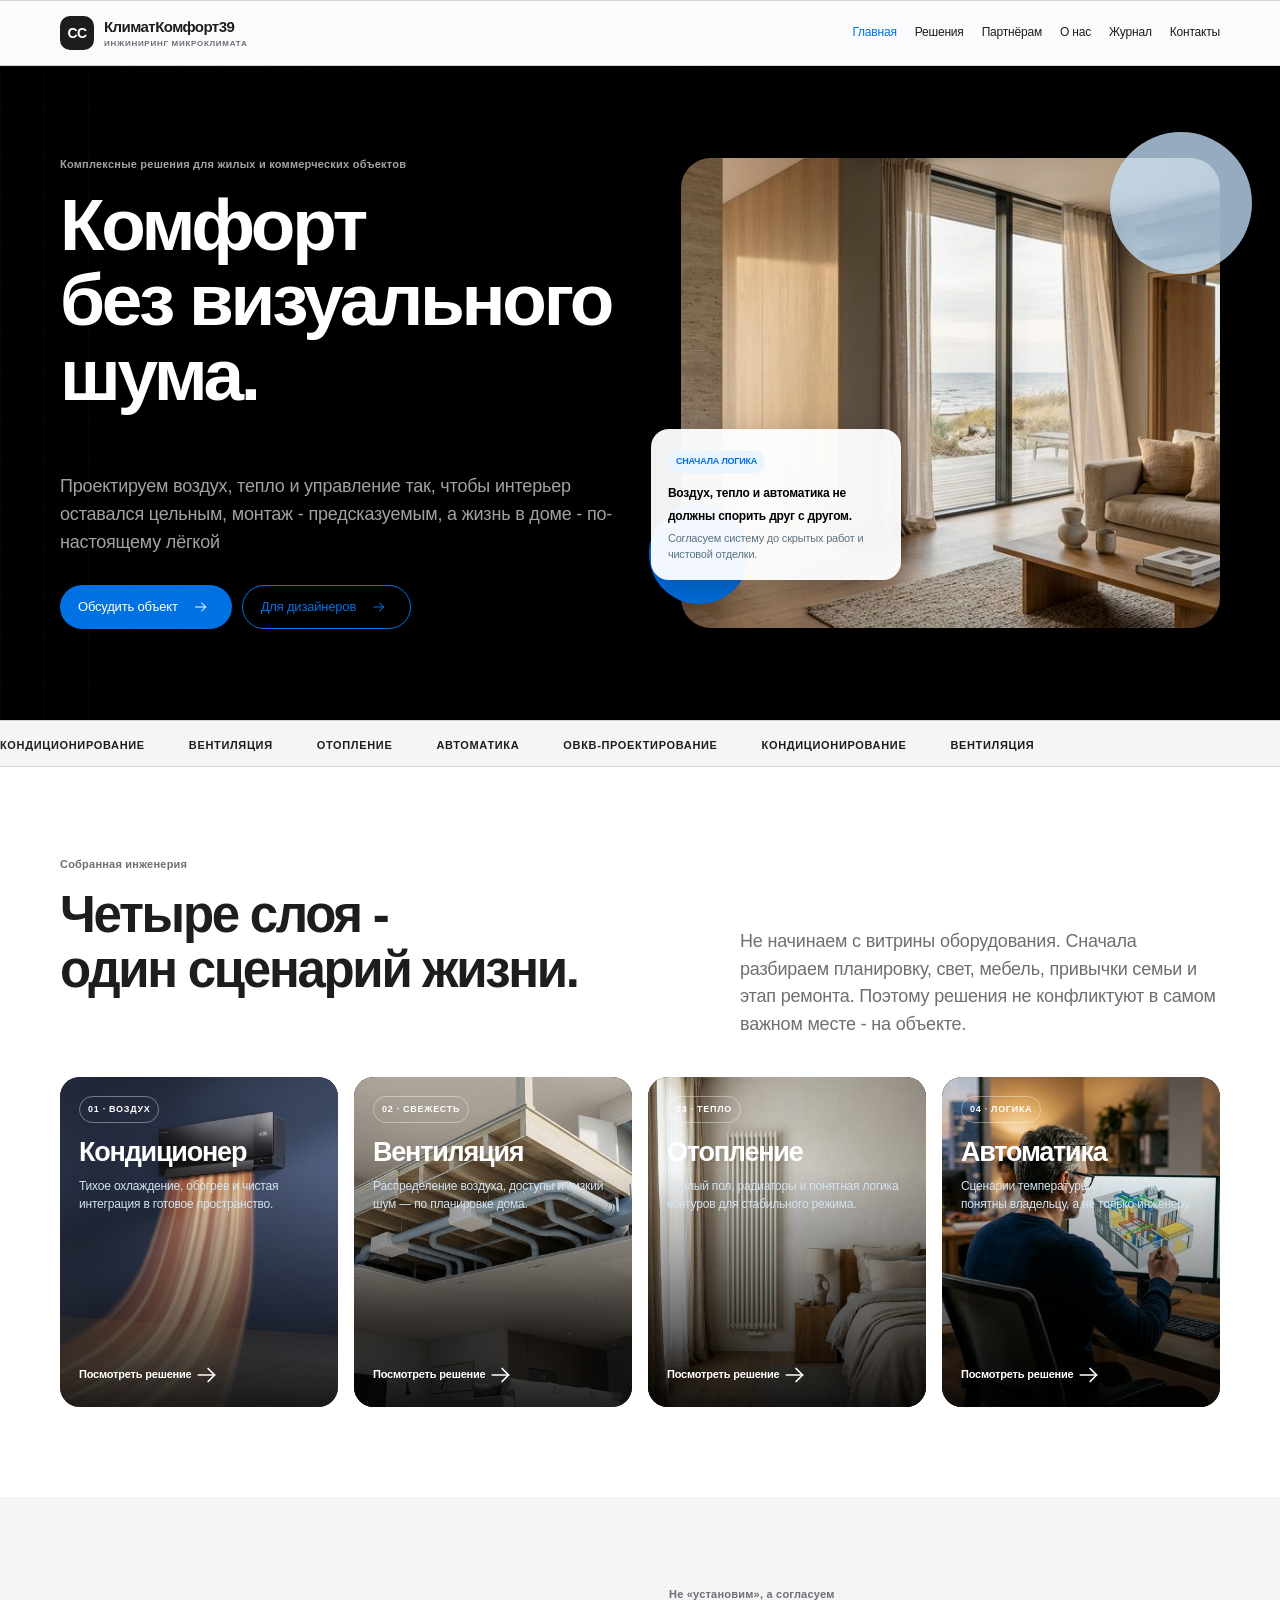
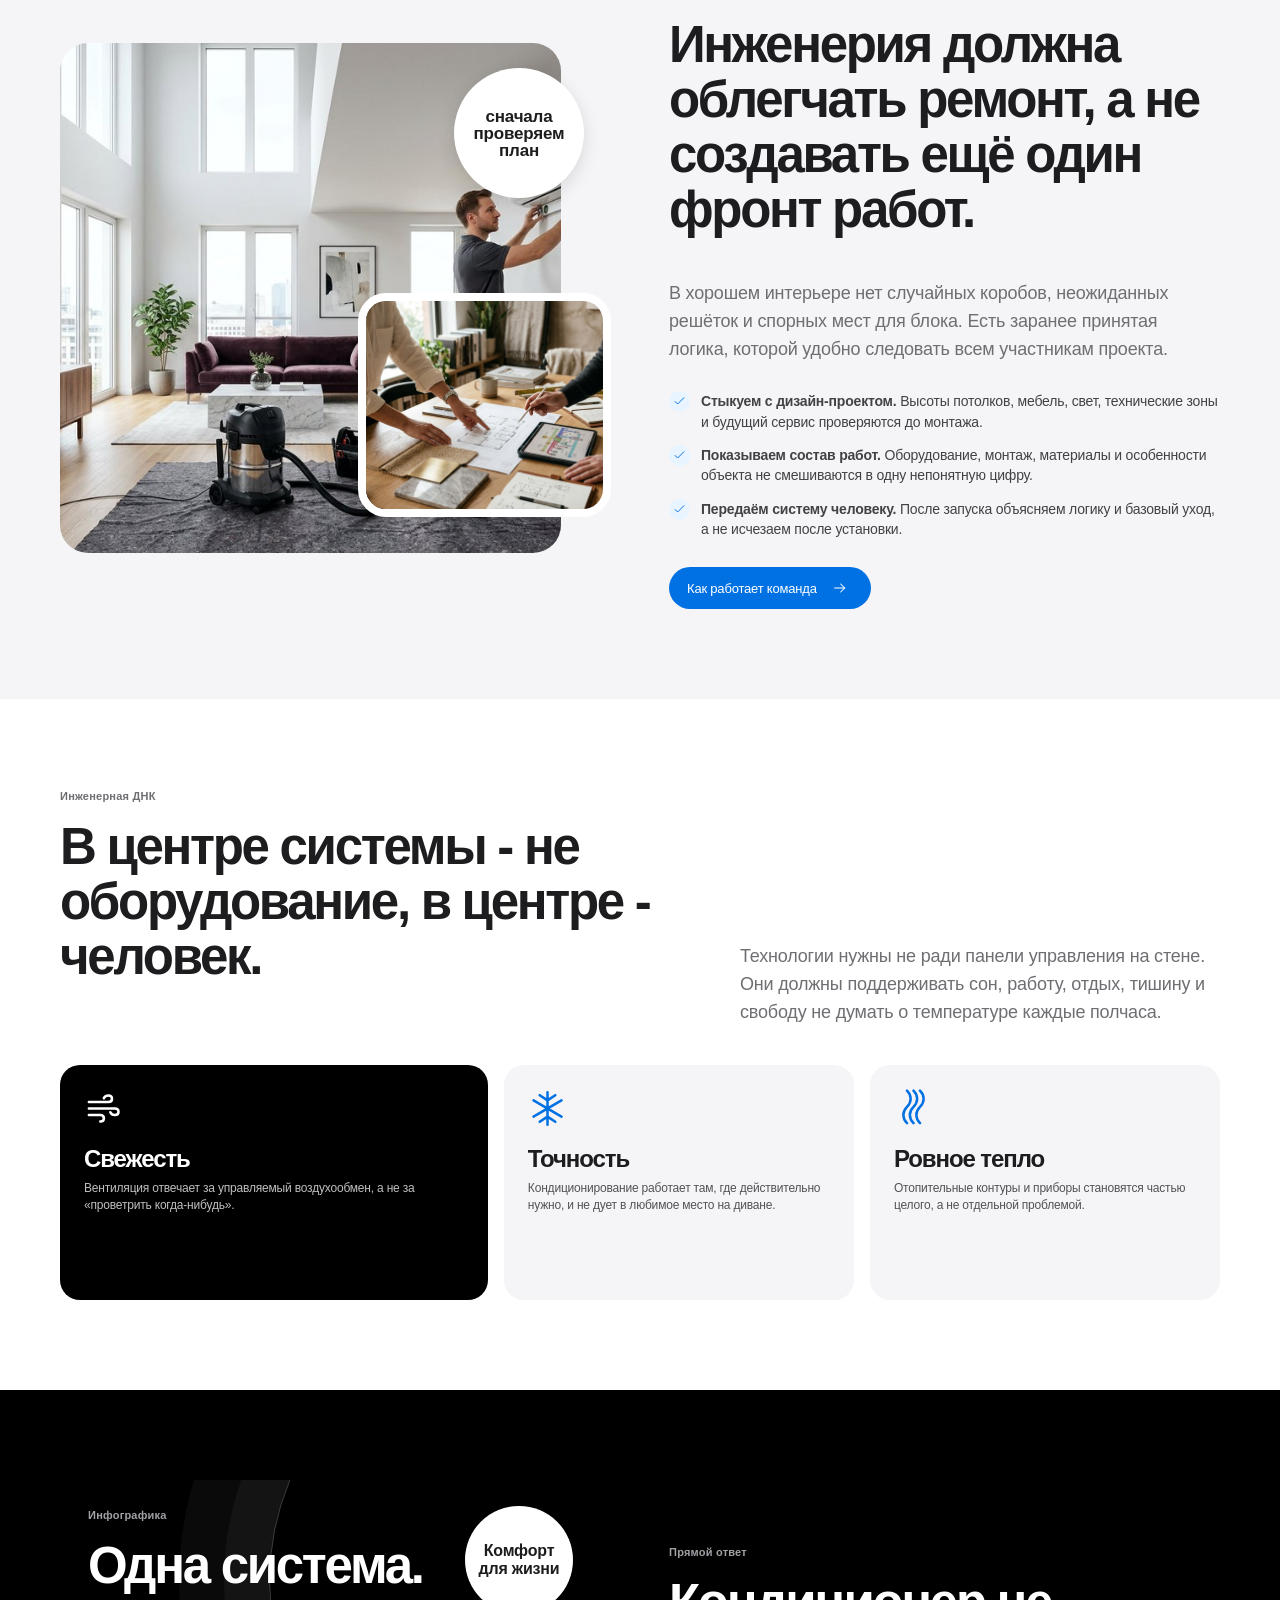
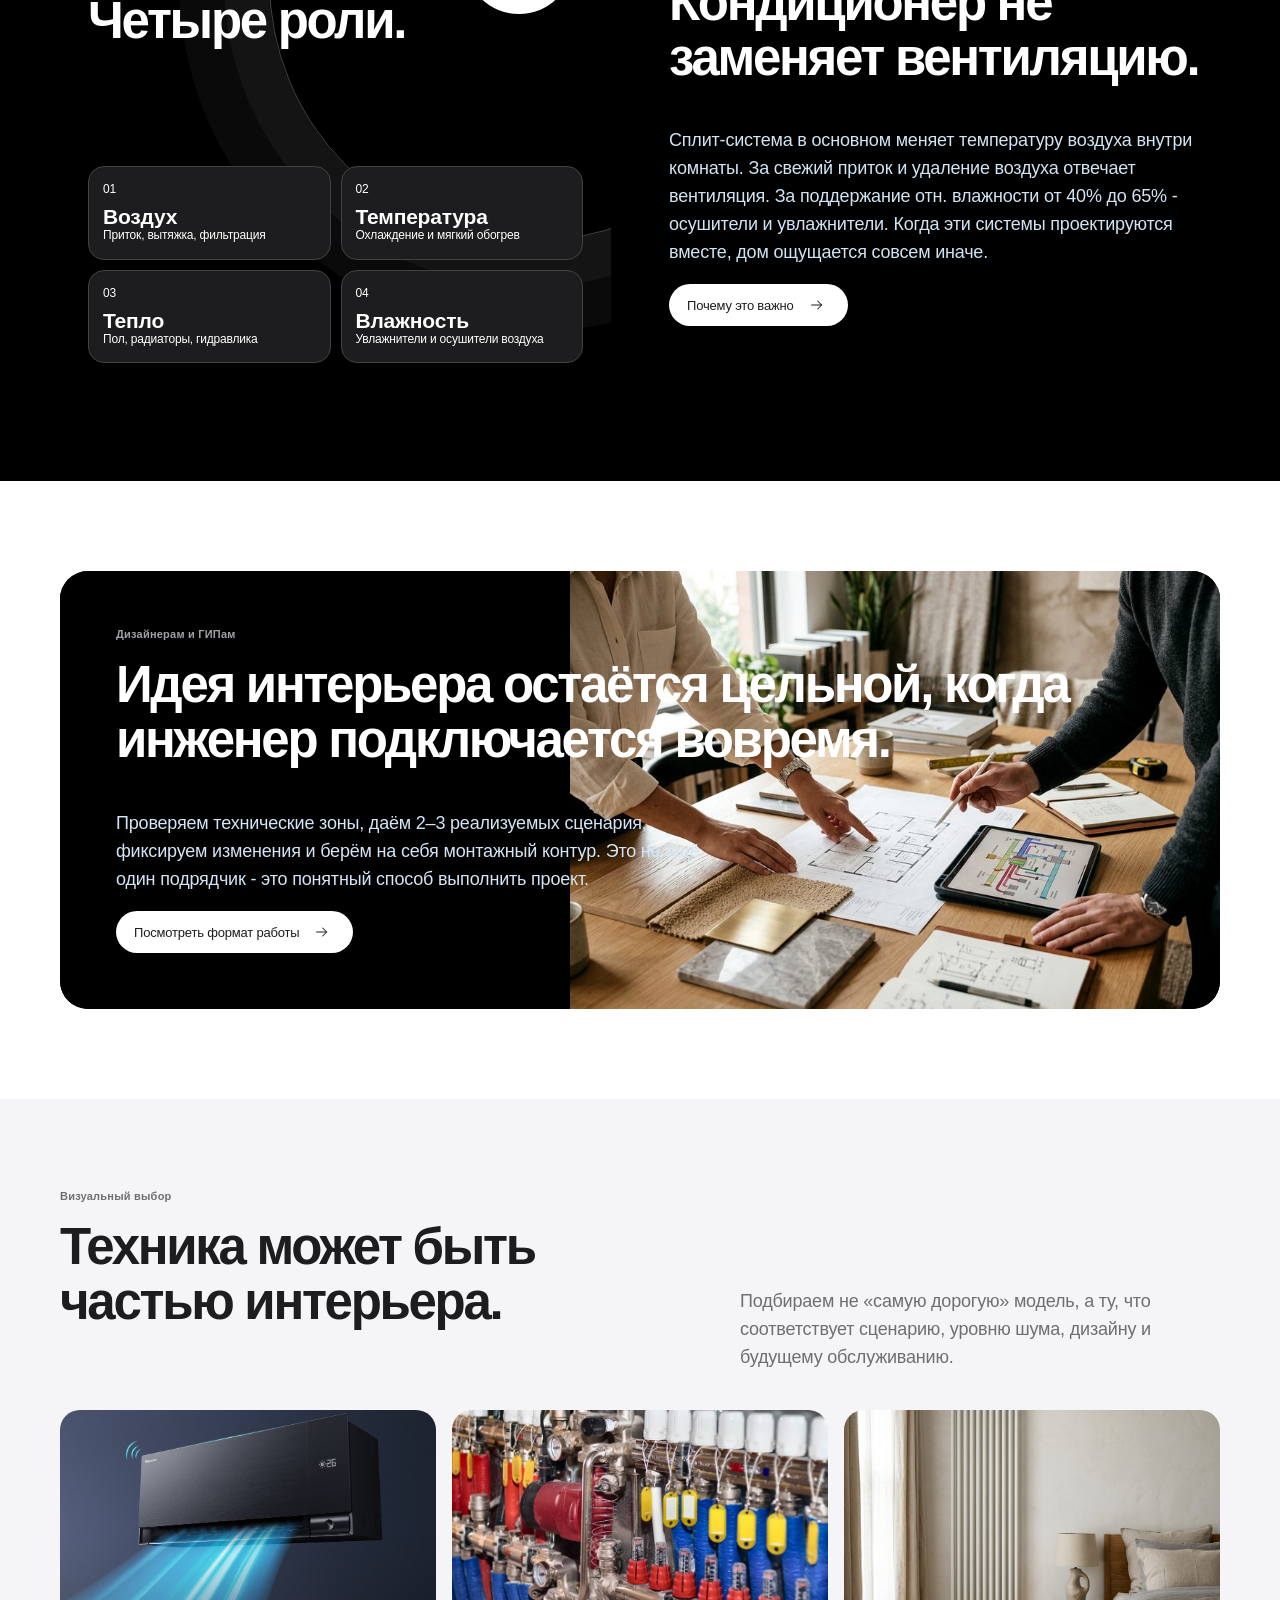
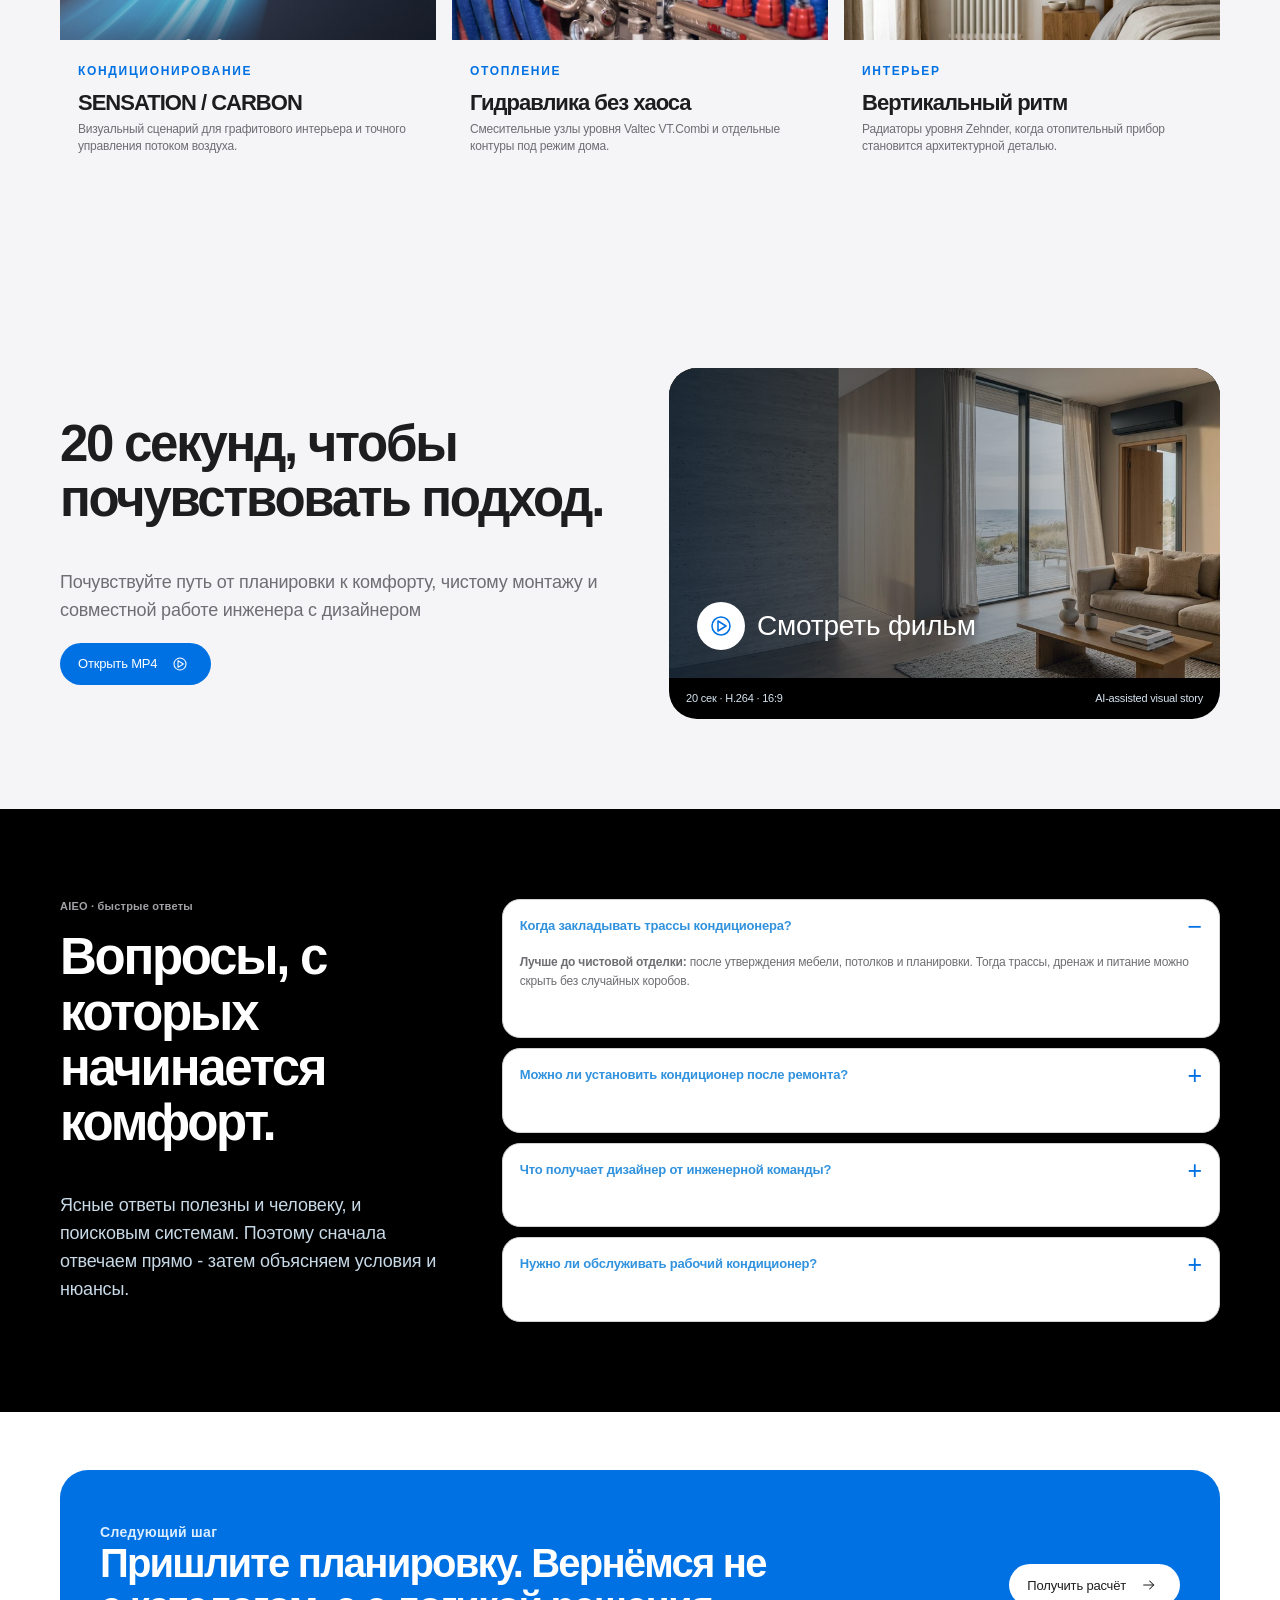
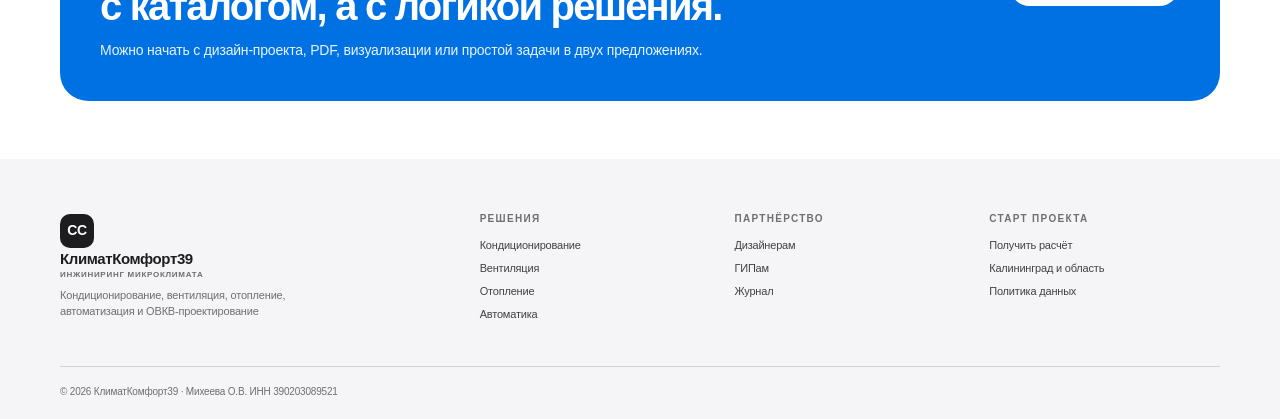
==== index.html @ 6a5a5c06 "Add files via upload" ====
<!DOCTYPE html>
<html lang="ru"><head><meta charset="utf-8"/><meta content="width=device-width,initial-scale=1" name="viewport"/><meta content="Инженерные системы для интерьера: кондиционирование, вентиляция, отопление, автоматика и ОВКВ в Калининграде." name="description"/><meta content="#000000" name="theme-color"/><title>КлиматКомфорт39 — комфорт без визуального шума</title><style>
:root{--navy:#071d33;--blue:#1956d7;--cyan:#97e9ff;--pink:#ff7462;--lime:#d8ff67;--cream:#fff9ef;--paper:#f2f5f8;--ink:#102b43;--muted:#52677a;--line:rgba(16,43,67,.15);--white:#fff;--shadow:0 22px 62px rgba(7,29,51,.18);--serif:Georgia,"Times New Roman",serif;--sans:Arial,Helvetica,sans-serif}
*{box-sizing:border-box}html{scroll-behavior:smooth}body{margin:0;background:var(--paper);color:var(--ink);font-family:var(--sans);font-size:16px;line-height:1.45}img{max-width:100%;display:block}a{color:inherit;text-decoration:none}button,input,textarea,select{font:inherit}.wrap{width:min(1160px,calc(100% - 36px));margin:auto}.skip{position:absolute;left:-999px}.skip:focus{left:20px;top:20px;background:#fff;padding:10px;z-index:99}.topline{height:9px;background:linear-gradient(90deg,var(--pink),#faad53 24%,var(--lime) 48%,var(--cyan) 72%,#6f72ff)}
.header{background:rgba(255,249,239,.96);border-bottom:1px solid var(--line);position:sticky;top:0;z-index:30}.nav{min-height:76px;display:flex;align-items:center;justify-content:space-between;gap:22px}.logo{display:flex;align-items:center;gap:10px;font-weight:900;letter-spacing:-.06em}.logo-mark{display:grid;place-items:center;width:38px;height:38px;border-radius:10px;background:var(--navy);box-shadow:inset -8px -8px 0 var(--pink);color:var(--cream);font-family:var(--serif);font-size:18px}.logo-text{font-size:17px}.logo-text small{display:block;color:var(--blue);font-size:9px;letter-spacing:.15em;text-transform:uppercase}.menu{display:flex;align-items:center;gap:18px}.menu a{font-size:12px;font-weight:800;color:#2c4760}.menu a.active{color:var(--blue);text-decoration:underline 3px var(--pink);text-underline-offset:8px}.menu a:hover{color:var(--pink)}.menu-btn{display:none;border:1px solid var(--line);background:#fff;border-radius:9px;padding:8px 10px}.mobile-menu{display:none}
.btn{display:inline-flex;align-items:center;gap:10px;padding:14px 19px;border:0;border-radius:999px;background:var(--navy);color:#fff;font-size:13px;font-weight:800;line-height:1;box-shadow:0 7px 0 rgba(7,29,51,.12);transition:.18s transform,.18s box-shadow;cursor:pointer}.btn:hover{transform:translateY(-3px);box-shadow:0 11px 0 rgba(7,29,51,.1)}.btn.pink{background:var(--pink);color:#3e1c28}.btn.lime{background:var(--lime);color:#183126}.btn.white{background:#fff;color:var(--navy)}.btn.line{border:1px solid currentColor;background:transparent;box-shadow:none}.btn .ico{width:16px!important;height:16px!important}.ico{width:26px!important;height:26px!important;min-width:26px!important;max-width:26px!important;max-height:26px!important;display:inline-block!important;vertical-align:middle!important;fill:none;stroke:currentColor;stroke-width:1.8;stroke-linecap:round;stroke-linejoin:round}.eyebrow{display:flex;align-items:center;gap:9px;margin:0 0 14px;color:var(--blue);font-size:10px;font-weight:900;letter-spacing:.16em;text-transform:uppercase}.eyebrow:before{content:"";width:24px;height:3px;border-radius:2px;background:var(--pink)}.eyebrow.light{color:var(--cyan)}.eyebrow.light:before{background:var(--lime)}h1,h2,h3,p{margin-top:0}h1{font:400 clamp(40px,5.7vw,76px)/.96 var(--serif);letter-spacing:-.065em}h2{font:400 clamp(30px,4vw,51px)/1.02 var(--serif);letter-spacing:-.055em}h3{font:400 24px/1.08 var(--serif);letter-spacing:-.035em}.lead{font-size:18px;line-height:1.55;color:#4a6177}.hero{position:relative;overflow:hidden;background:var(--navy);color:#fff}.hero:after{content:"";position:absolute;inset:0;pointer-events:none;background-image:linear-gradient(rgba(255,255,255,.05) 1px,transparent 1px),linear-gradient(90deg,rgba(255,255,255,.05) 1px,transparent 1px);background-size:44px 44px;mask-image:linear-gradient(90deg,#000,transparent 80%)}.hero-inner{position:relative;z-index:1;display:grid;grid-template-columns:1.05fr .95fr;min-height:560px;align-items:center;gap:25px;padding:65px 0}.hero-copy{padding:26px 0}.hero .lead{max-width:590px;color:#d4e3f3}.hero .buttons{margin-top:28px}.buttons{display:flex;flex-wrap:wrap;gap:10px}.hero-art{position:relative;height:470px}.hero-photo{width:100%;height:100%;object-fit:cover;border-radius:26px;transform:rotate(3deg);box-shadow:var(--shadow)}.orb{position:absolute;border-radius:50%;filter:blur(.2px)}.orb.a{width:142px;height:142px;right:-32px;top:-26px;background:var(--lime);mix-blend-mode:screen}.orb.b{width:100px;height:100px;left:-32px;bottom:24px;background:var(--pink)}.floating-card{position:absolute;left:-30px;bottom:48px;max-width:250px;padding:17px;border-radius:15px;background:rgba(255,255,255,.95);color:var(--navy);box-shadow:var(--shadow);transform:rotate(-3deg)}.floating-card b{font-size:12px}.floating-card span{display:block;margin-top:5px;color:#5b7182;font-size:11px}.floating-card .chip{display:inline-block;margin-bottom:7px;padding:4px 8px;background:var(--lime);border-radius:99px;font-weight:900;font-size:9px;text-transform:uppercase}.hero-code{position:absolute;right:28px;bottom:20px;color:var(--lime);font:700 64px/.8 var(--serif);letter-spacing:-.08em}.hero--blue{background:linear-gradient(130deg,#0b2248 0%,#1b58d6 62%,#3e61e8)}.hero--pink{background:linear-gradient(130deg,#171e43,#7c3a81 52%,#ff7462)}.hero--cream{background:var(--cream);color:var(--navy)}.hero--cream .lead{color:#4a6177}.hero--cream:after{background-image:radial-gradient(circle at 85% 20%,rgba(255,116,98,.42),transparent 22%),radial-gradient(circle at 75% 80%,rgba(151,233,255,.75),transparent 20%)}
.statbar{position:relative;z-index:2;margin-top:-45px}.stats{display:grid;grid-template-columns:repeat(4,1fr);overflow:hidden;border-radius:18px;box-shadow:var(--shadow);background:#fff}.stat{padding:20px;border-right:1px solid var(--line)}.stat:last-child{border:0}.stat b{display:block;color:var(--blue);font:400 32px/.95 var(--serif);letter-spacing:-.05em}.stat span{display:block;margin-top:6px;color:#5e7081;font-size:11px;font-weight:700;line-height:1.35}.marquee{overflow:hidden;border-top:1px solid var(--line);border-bottom:1px solid var(--line);background:var(--lime);padding:11px 0;white-space:nowrap}.marquee span{display:inline-block;padding-right:44px;color:var(--navy);font-size:11px;font-weight:900;letter-spacing:.14em;text-transform:uppercase}.section{padding:90px 0}.section.tight{padding:58px 0}.section.dark{background:var(--navy);color:#fff}.section.blue{background:#dff7ff}.section.pink-bg{background:#ffd5cf}.section.lime-bg{background:var(--lime)}.section-head{display:flex;align-items:end;justify-content:space-between;gap:30px;margin-bottom:38px}.section-head .lead{max-width:480px;margin:0}.cards{display:grid;grid-template-columns:repeat(4,1fr);gap:14px}.card{min-height:330px;position:relative;overflow:hidden;border-radius:20px;padding:19px;background:#fff;box-shadow:0 4px 0 rgba(16,43,67,.08)}.card.art{color:#fff;background:var(--navy)}.card.art img{position:absolute;inset:0;width:100%;height:100%;object-fit:cover}.card.art:after{content:"";position:absolute;inset:0;background:linear-gradient(0deg,rgba(7,29,51,.95),rgba(7,29,51,.1) 70%)}.card-content{position:relative;z-index:1;display:flex;height:100%;flex-direction:column}.num{font:900 12px/1 var(--sans);letter-spacing:.14em;color:var(--pink)}.tag{display:inline-block;width:max-content;padding:6px 8px;border:1px solid rgba(255,255,255,.38);border-radius:999px;font-size:9px;font-weight:900;letter-spacing:.08em;text-transform:uppercase}.card h3{margin:15px 0 10px;font-size:27px}.card p{margin:0;color:#d3e4f0;font-size:12px;line-height:1.5}.card .more{margin-top:auto;color:var(--lime);font-size:11px;font-weight:900}.split{display:grid;grid-template-columns:1fr 1fr;gap:65px;align-items:center}.visual-stack{position:relative;min-height:510px}.visual-stack .big{position:absolute;inset:0 50px 0 0;width:calc(100% - 50px);height:100%;object-fit:cover;border-radius:28px;box-shadow:var(--shadow)}.visual-stack .mini{position:absolute;right:0;bottom:36px;width:46%;height:44%;object-fit:cover;border:8px solid var(--paper);border-radius:22px;box-shadow:var(--shadow)}.visual-stack .sticker{position:absolute;right:27px;top:25px;width:130px;height:130px;display:grid;place-items:center;border-radius:50%;background:var(--pink);color:#341d29;text-align:center;font:400 23px/1 var(--serif);transform:rotate(12deg)}.ticks{display:grid;gap:13px;padding:0;margin:28px 0;list-style:none}.ticks li{display:flex;gap:11px;align-items:start;color:#405a70;font-size:14px}.tick{width:21px!important;height:21px!important;min-width:21px!important;padding:3px;border-radius:6px;background:var(--lime);color:var(--navy)}.bento{display:grid;grid-template-columns:1.1fr .9fr .9fr;gap:14px}.bento-item{min-height:235px;border-radius:20px;padding:24px;background:#fff;box-shadow:0 4px 0 rgba(16,43,67,.08)}.bento-item.navy{background:var(--navy);color:#fff}.bento-item.pink{background:var(--pink);color:#3d2530}.bento-item.cyan{background:var(--cyan);color:var(--navy)}.bento-item .ico{width:39px!important;height:39px!important;max-width:39px!important;max-height:39px!important;color:var(--blue)}.bento-item.navy .ico{color:var(--lime)}.bento-item h3{margin:18px 0 8px}.bento-item p{color:inherit;opacity:.75;font-size:12px}.diagram{position:relative;min-height:370px;overflow:hidden;border-radius:24px;background:linear-gradient(135deg,var(--blue),#6e71ff);padding:28px;color:#fff}.diagram:before{content:"";position:absolute;width:520px;height:520px;right:-180px;top:-160px;border:1px solid rgba(255,255,255,.25);border-radius:50%;box-shadow:0 0 0 45px rgba(255,255,255,.04),0 0 0 90px rgba(255,255,255,.04)}.diagram-grid{position:relative;z-index:1;display:grid;grid-template-columns:1fr 1fr;gap:10px;margin-top:26px}.diagram-box{padding:14px;border-radius:13px;border:1px solid rgba(255,255,255,.25);background:rgba(7,29,51,.16);font-size:12px}.diagram-box b{display:block;margin-top:8px;font:400 21px/1 var(--serif)}.diagram .center{position:absolute;z-index:2;right:88px;bottom:55px;width:130px;height:130px;display:grid;place-items:center;border-radius:50%;background:var(--lime);color:var(--navy);text-align:center;font:400 20px/1.1 var(--serif);box-shadow:0 0 0 16px rgba(216,255,103,.15)}.partner-band{position:relative;overflow:hidden;border-radius:28px;padding:56px;background:var(--navy);color:#fff}.partner-band img{position:absolute;inset:0 0 0 44%;width:56%;height:100%;object-fit:cover}.partner-band:after{content:"";position:absolute;inset:0;background:linear-gradient(90deg,var(--navy) 20%,rgba(7,29,51,.82) 52%,rgba(7,29,51,.08))}.partner-band>*{position:relative;z-index:1}.partner-band .lead{color:#d4e5f5;max-width:590px}.equipment{display:grid;grid-template-columns:repeat(3,1fr);gap:14px}.equip{overflow:hidden;border-radius:20px;background:#fff;border:1px solid var(--line)}.equip img{width:100%;height:230px;object-fit:cover;background:#eef0ed}.equip-body{padding:18px}.equip-body h3{margin:10px 0 6px;font-size:22px}.equip-body p{margin:0;color:var(--muted);font-size:12px}.small-note{margin-top:14px;color:#667a8c;font-size:10px}.faq{display:grid;grid-template-columns:.7fr 1.3fr;gap:55px}.faq-list{display:grid;gap:10px}.faq-item{border-radius:13px;background:#fff;overflow:hidden;border:1px solid var(--line)}.faq-item summary{list-style:none;cursor:pointer;padding:17px 47px 17px 17px;font-size:13px;font-weight:900;position:relative}.faq-item summary:after{content:"+";position:absolute;right:17px;top:12px;color:var(--pink);font:400 25px var(--serif)}.faq-item[open] summary:after{content:"−"}.faq-item div{padding:0 17px 17px;color:#526a7e;font-size:12px;line-height:1.55}.cta{display:flex;align-items:center;justify-content:space-between;gap:25px;border-radius:25px;padding:40px;background:linear-gradient(120deg,var(--pink),#ffad56);color:#3a2430}.cta h2{max-width:680px;margin:0;font-size:40px}.cta p{max-width:640px;margin:12px 0 0;font-size:14px}.page-top{position:relative;overflow:hidden;padding:72px 0 65px;background:var(--navy);color:#fff}.page-top:after{content:"";position:absolute;right:-8vw;top:-20vw;width:52vw;height:52vw;border-radius:50%;background:var(--pink);opacity:.7;filter:blur(1px)}.page-top .wrap{position:relative;z-index:1}.crumb{margin-bottom:30px;font-size:10px;font-weight:900;letter-spacing:.1em;text-transform:uppercase;color:var(--cyan)}.page-top .lead{max-width:690px;color:#d7e5f4}.page-top.blue{background:linear-gradient(125deg,#093060,var(--blue))}.page-top.cream{background:var(--cream);color:var(--navy)}.page-top.cream .lead{color:#4a6177}.page-top.cream:after{background:var(--cyan);opacity:.85}.service-nav{display:flex;flex-wrap:wrap;gap:9px;margin-bottom:36px}.service-nav a{padding:9px 12px;border-radius:999px;background:#fff;border:1px solid var(--line);font-size:11px;font-weight:900}.service-nav a:hover{background:var(--lime)}.service-block{display:grid;grid-template-columns:.9fr 1.1fr;gap:20px;margin:32px 0;padding:22px;border-radius:24px;background:#fff;box-shadow:0 4px 0 rgba(16,43,67,.06)}.service-block.reverse{grid-template-columns:1.1fr .9fr}.service-block .photo{min-height:320px;width:100%;height:100%;object-fit:cover;border-radius:17px}.service-copy{padding:15px}.service-copy p{color:var(--muted);font-size:14px}.micro-grid{display:grid;grid-template-columns:1fr 1fr;gap:9px;margin-top:20px}.micro{padding:13px;border-radius:12px;background:var(--paper);font-size:11px;font-weight:700;color:#38546a}.micro .ico{display:block;margin-bottom:7px;color:var(--blue);width:22px!important;height:22px!important}.models{display:grid;grid-template-columns:1fr 1fr;gap:14px}.model{display:grid;grid-template-columns:.73fr 1.27fr;min-height:300px;overflow:hidden;border-radius:20px;background:#fff;box-shadow:0 4px 0 rgba(16,43,67,.07)}.model img{width:100%;height:100%;object-fit:cover}.model div{padding:21px}.model h3{margin:13px 0 8px}.model p{font-size:12px;color:var(--muted)}.pills{display:flex;flex-wrap:wrap;gap:6px;margin-top:15px}.pill{padding:5px 8px;border-radius:999px;background:var(--cyan);font-size:9px;font-weight:900}.price-grid{display:grid;grid-template-columns:repeat(3,1fr);gap:14px}.price{min-height:310px;padding:24px;border-radius:20px;background:#fff;box-shadow:0 4px 0 rgba(16,43,67,.08)}.price.featured{background:var(--navy);color:#fff;transform:translateY(-12px)}.price .amount{margin:24px 0 7px;color:var(--pink);font:400 32px/1 var(--serif)}.price.featured .amount{color:var(--lime)}.price p{font-size:12px;color:var(--muted)}.price.featured p{color:#d1e1ed}.price ul{padding-left:16px;font-size:11px;line-height:1.7}.video-card{overflow:hidden;border-radius:25px;background:var(--navy);box-shadow:var(--shadow)}.video-card video{display:block;width:100%;aspect-ratio:16/9}.video-poster{position:relative;aspect-ratio:16/9;overflow:hidden}.video-poster img{width:100%;height:100%;object-fit:cover}.video-poster:after{content:"";position:absolute;inset:0;background:linear-gradient(90deg,rgba(7,29,51,.78),rgba(7,29,51,.06))}.video-play{position:absolute;z-index:1;left:28px;bottom:28px;display:flex;align-items:center;gap:12px;color:#fff;font:400 28px/1 var(--serif)}.video-play .ico{width:48px!important;height:48px!important;max-width:48px!important;max-height:48px!important;padding:12px;border-radius:50%;background:var(--lime);color:var(--navy)}.video-caption{display:flex;justify-content:space-between;padding:13px 17px;color:#d5e4f0;font-size:11px}.timeline{display:grid;grid-template-columns:repeat(4,1fr);gap:2px;background:var(--line);border:1px solid var(--line);border-radius:20px;overflow:hidden}.step{min-height:210px;padding:20px;background:#fff}.step b{display:block;color:var(--pink);font:400 33px/1 var(--serif)}.step h3{margin:35px 0 7px;font:900 14px var(--sans);letter-spacing:-.02em}.step p{margin:0;color:var(--muted);font-size:11px}.form-zone{display:grid;grid-template-columns:.75fr 1.25fr;gap:20px}.form-card{padding:28px;border-radius:24px;background:#fff;box-shadow:var(--shadow)}.form-grid{display:grid;grid-template-columns:1fr 1fr;gap:12px}.field{display:grid;gap:5px}.field.wide{grid-column:1/-1}.field label{font-size:10px;font-weight:900;letter-spacing:.07em;text-transform:uppercase;color:#476177}.field input,.field textarea,.field select{width:100%;padding:12px;border:1px solid #cbd8e2;border-radius:10px;background:#f9fcff;color:var(--ink);outline:none}.field textarea{min-height:110px;resize:vertical}.form-note,.status{margin:14px 0 0;color:#718396;font-size:10px}.contact-art{min-height:420px;padding:31px;border-radius:24px;background:linear-gradient(135deg,#1b5ce5,#12336f);color:#fff;position:relative;overflow:hidden}.contact-art:after{content:"";position:absolute;width:400px;height:400px;right:-130px;bottom:-160px;border-radius:50%;border:65px solid var(--lime);opacity:.8}.contact-points{position:relative;z-index:1;display:grid;gap:14px;margin-top:26px}.contact-point{display:flex;align-items:center;gap:13px;padding:12px;border:1px solid rgba(255,255,255,.25);border-radius:13px;background:rgba(255,255,255,.08)}.contact-point .ico{color:var(--lime)}.contact-point b{display:block;font-size:12px}.contact-point span{display:block;margin-top:2px;font-size:10px;color:#d3e3f2}.articles{display:grid;grid-template-columns:1.25fr .75fr;gap:16px}.article-card{overflow:hidden;border-radius:22px;background:#fff;box-shadow:0 4px 0 rgba(16,43,67,.08)}.article-card img{width:100%;height:245px;object-fit:cover}.article-card .inside{padding:22px}.article-card .meta{font-size:10px;font-weight:900;letter-spacing:.1em;color:var(--blue);text-transform:uppercase}.article-card h2{margin:12px 0;font-size:32px}.article-card p{color:var(--muted);font-size:13px}.side-stack{display:grid;gap:16px}.mini-article{min-height:210px;border-radius:22px;padding:23px;background:var(--navy);color:#fff}.mini-article.pink{background:var(--pink);color:#392331}.mini-article h3{margin:18px 0 8px;font-size:25px}.mini-article p{font-size:12px;opacity:.75}.article{display:grid;grid-template-columns:1fr 285px;gap:58px;padding:75px 0;border-top:1px solid var(--line)}.prose h2{font-size:42px}.prose h3{margin:32px 0 10px;font:900 18px var(--sans);letter-spacing:-.02em}.prose p,.prose li{color:#405c72;font-size:14px;line-height:1.65}.prose li{margin-bottom:7px}.answer{margin:22px 0;padding:19px;border-left:5px solid var(--pink);border-radius:0 15px 15px 0;background:#fff0ed;color:#4a4552;font-size:14px;line-height:1.6}.answer b{color:var(--navy)}.aside{height:max-content;position:sticky;top:100px;padding:20px;border-radius:18px;background:#fff}.aside b{display:block;margin-bottom:8px;font-size:12px}.aside a{display:block;padding:9px 0;border-bottom:1px solid var(--line);color:#45637a;font-size:11px}.legal{max-width:800px}.legal h2{margin:34px 0 12px;font-size:33px}.legal p,.legal li{color:#486077;font-size:14px}.footer{padding:48px 0 20px;background:var(--navy);color:#d5e4f2}.footgrid{display:grid;grid-template-columns:1.2fr repeat(3,.7fr);gap:24px;padding-bottom:35px}.footer .logo{color:#fff}.footer .logo-mark{background:#fff;color:var(--navy);box-shadow:inset -8px -8px 0 var(--lime)}.footer h4{margin:5px 0 12px;color:var(--lime);font-size:10px;letter-spacing:.13em;text-transform:uppercase}.footer a{display:block;margin:7px 0;color:#c6d8e9;font-size:11px}.footer p{max-width:270px;color:#b6c8d8;font-size:11px}.footline{display:flex;justify-content:space-between;gap:20px;padding-top:18px;border-top:1px solid rgba(255,255,255,.15);font-size:10px;color:#91a7ba}
@media(max-width:860px){.menu{display:none}.menu-btn{display:block}.mobile-menu{display:none;padding:10px 0 15px}.mobile-menu.open{display:grid;gap:7px}.mobile-menu a{padding:11px;border-radius:9px;background:#fff;font-size:12px;font-weight:800}.hero-inner,.split,.faq,.form-zone,.article{grid-template-columns:1fr}.hero-inner{padding:44px 0;min-height:auto}.hero-art{height:360px}.hero-copy{padding:0}.statbar{margin-top:0}.stats{grid-template-columns:1fr 1fr;border-radius:0}.stat:nth-child(2){border-right:0}.stat:nth-child(-n+2){border-bottom:1px solid var(--line)}.section{padding:65px 0}.section-head{display:block}.section-head .lead{margin-top:16px}.cards,.equipment,.bento,.price-grid{grid-template-columns:1fr 1fr}.card{min-height:290px}.visual-stack{min-height:380px}.partner-band{padding:35px}.partner-band img{opacity:.35;inset:0;width:100%}.timeline{grid-template-columns:1fr 1fr}.models{grid-template-columns:1fr}.article{gap:28px}.aside{position:static}.footgrid{grid-template-columns:1fr 1fr}.footer .intro{grid-column:span 2}}
@media(max-width:540px){body{font-size:15px}.wrap{width:min(100% - 26px,1160px)}.nav{min-height:66px}.logo-text{font-size:15px}.hero-art{height:290px}.hero h1{font-size:43px}.hero-code{font-size:48px}.floating-card{left:8px;bottom:15px}.cards,.equipment,.bento,.price-grid{grid-template-columns:1fr}.card{min-height:310px}.split{gap:34px}.visual-stack{min-height:300px}.visual-stack .big{inset:0 25px 0 0;width:calc(100% - 25px)}.visual-stack .mini{border-width:5px}.visual-stack .sticker{width:95px;height:95px;right:8px;font-size:17px}.faq{gap:30px}.cta{display:block;padding:28px}.cta h2{font-size:32px}.cta .btn{margin-top:18px}.service-block,.service-block.reverse{grid-template-columns:1fr;padding:12px}.service-block .photo{min-height:235px}.micro-grid{grid-template-columns:1fr 1fr}.model{grid-template-columns:.75fr 1.25fr}.model h3{font-size:21px}.model div{padding:15px}.timeline{grid-template-columns:1fr}.step{min-height:170px}.form-grid{grid-template-columns:1fr}.field.wide{grid-column:auto}.articles{grid-template-columns:1fr}.article-card h2{font-size:28px}.footgrid{grid-template-columns:1fr 1fr}.footline{display:block}.footline span{display:block;margin:5px 0}}

:root{--navy:#000;--blue:#0071e3;--cyan:#e8f4ff;--pink:#0071e3;--lime:#fff;--cream:#fbfbfd;--paper:#fff;--ink:#1d1d1f;--muted:#6e6e73;--line:rgba(29,29,31,.16);--white:#fff;--shadow:0 8px 28px rgba(0,0,0,.10);--serif:-apple-system,BlinkMacSystemFont,"SF Pro Display","Helvetica Neue",Arial,sans-serif;--sans:-apple-system,BlinkMacSystemFont,"SF Pro Text","Helvetica Neue",Arial,sans-serif}
body{background:#fff;color:#1d1d1f;font-family:var(--sans);letter-spacing:-.012em}.topline{height:1px;background:#d2d2d7}.header{background:rgba(251,251,253,.92);border-color:#d2d2d7;backdrop-filter:saturate(180%) blur(18px)}.nav{min-height:64px}.logo{letter-spacing:-.035em}.logo-mark{width:34px;height:34px;border-radius:10px;background:#1d1d1f;box-shadow:none;color:#fff;font-family:var(--sans);font-weight:700;font-size:14px}.logo-text{font-size:15px}.logo-text small{color:#6e6e73;font-size:8px;letter-spacing:.09em}.menu a{color:#1d1d1f;font-size:12px;font-weight:500}.menu a.active{color:#0071e3;text-decoration:none}.menu a:hover{color:#0071e3}.menu-btn{border-color:#d2d2d7;background:#fff;color:#1d1d1f}.eyebrow{gap:0;color:#6e6e73;font-size:11px;font-weight:600;letter-spacing:.02em;text-transform:none}.eyebrow:before{display:none}.eyebrow.light{color:#a1a1a6}.eyebrow.light:before{display:none}h1,h2,h3{font-family:var(--sans);font-weight:600;letter-spacing:-.045em}h1{line-height:1.03}h2{line-height:1.08}h3{font-weight:600}.lead{color:#6e6e73}.btn{border-radius:980px;background:#0071e3;color:#fff;box-shadow:none;font-weight:500;padding:13px 18px}.btn:hover{transform:none;box-shadow:none;background:#0077ed}.btn.pink{background:#0071e3;color:#fff}.btn.lime{background:#fff;color:#1d1d1f}.btn.white{background:#fff;color:#1d1d1f}.btn.line{border-color:#0071e3;color:#0071e3}.ico{stroke-width:1.55}.hero,.hero--blue,.hero--pink{background:#000}.hero:after{opacity:.42}.hero .lead{color:#a1a1a6}.hero-inner{min-height:580px}.hero-photo{border-radius:30px;transform:none;box-shadow:none}.orb.a{background:#c7e5ff;mix-blend-mode:normal;opacity:.75}.orb.b{background:#0071e3}.floating-card{border-radius:18px;box-shadow:0 12px 35px rgba(0,0,0,.25);transform:none}.floating-card .chip{background:#e8f4ff;color:#0071e3}.hero-code{color:#f5f5f7}.stats{box-shadow:none;border:1px solid #d2d2d7;border-radius:20px}.stat{padding:23px;background:#fff}.stat b{color:#1d1d1f;font-family:var(--sans);font-size:27px;font-weight:600}.stat span{color:#6e6e73}.marquee{background:#f5f5f7;border-color:#d2d2d7}.marquee span{color:#1d1d1f;font-weight:600;letter-spacing:.06em}.section{background:#fff}.section.dark{background:#000}.section.blue,.section.pink-bg,.section.lime-bg{background:#f5f5f7}.cards{gap:16px}.card{border-radius:20px;box-shadow:none;background:#f5f5f7}.card.art{background:#000}.card.art:after{background:linear-gradient(0deg,rgba(0,0,0,.86),rgba(0,0,0,.04) 72%)}.num{color:#0071e3;font-weight:600}.card .more{color:#fff}.split{gap:58px}.visual-stack .big,.visual-stack .mini{border-radius:28px;box-shadow:none}.visual-stack .mini{border-color:#fff}.visual-stack .sticker{background:#fff;color:#1d1d1f;box-shadow:0 5px 18px rgba(0,0,0,.12);transform:none;font-family:var(--sans);font-weight:600;font-size:17px}.ticks li{color:#424245}.tick{background:#e8f4ff;color:#0071e3;border-radius:50%}.bento{gap:16px}.bento-item{border-radius:20px;background:#f5f5f7;box-shadow:none}.bento-item.navy{background:#000}.bento-item.pink,.bento-item.cyan{background:#f5f5f7;color:#1d1d1f}.bento-item .ico{color:#0071e3}.bento-item.navy .ico{color:#fff}.diagram{background:#000;border-radius:28px}.diagram .center{top:26px;right:38px;bottom:auto;width:108px;height:108px;background:#fff;color:#1d1d1f;box-shadow:none;font-family:var(--sans);font-weight:600;font-size:16px}.diagram-grid{margin-top:118px}.diagram-box{background:#1d1d1f;border-color:#424245;border-radius:16px}.diagram-box b{font-family:var(--sans);font-weight:600}.partner-band{background:#000;border-radius:28px}.partner-band:after{background:linear-gradient(90deg,#000 18%,rgba(0,0,0,.8) 52%,rgba(0,0,0,.08))}.equipment{gap:16px}.equip{border:0;border-radius:20px;background:#f5f5f7}.equip-body h3{font-family:var(--sans);font-weight:600}.small-note{color:#6e6e73}.faq-item{border-color:#d2d2d7;border-radius:18px}.faq-item summary{font-weight:600}.faq-item summary:after{color:#0071e3}.faq-item div{color:#6e6e73}.cta{border-radius:28px;background:#0071e3;color:#fff}.cta .eyebrow{color:#dbeeff}.cta .eyebrow:before{display:none}.cta p{color:#e8f4ff}.page-top{background:#000}.page-top.blue{background:#000}.page-top.cream{background:#fbfbfd}.page-top.cream:after{background:#e8f4ff}.crumb{color:#6e6e73}.service-nav a{border-color:#d2d2d7;border-radius:980px;font-weight:500}.service-nav a:hover{background:#e8f4ff}.service-block{border-radius:24px;background:#f5f5f7;box-shadow:none}.service-block .photo{border-radius:18px}.service-copy p{color:#6e6e73}.micro{border-radius:14px;background:#fff;color:#424245}.micro .ico{color:#0071e3}.models{gap:16px}.model{border-radius:20px;background:#f5f5f7;box-shadow:none}.model img{object-fit:contain;background:#fff}.pill{background:#e8f4ff;color:#0066cc}.price{border-radius:20px;background:#f5f5f7;box-shadow:none}.price.featured{background:#000;transform:none}.price .amount{color:#0071e3;font-family:var(--sans);font-weight:600}.price.featured .amount{color:#fff}.video-card{border-radius:28px;box-shadow:none;background:#000}.video-play .ico{background:#fff;color:#0071e3}.timeline{border-color:#d2d2d7;background:#d2d2d7;border-radius:20px}.step{background:#fff}.step b{color:#0071e3;font-family:var(--sans);font-weight:600}.form-card{border-radius:24px;box-shadow:none;border:1px solid #d2d2d7}.field label{color:#6e6e73}.field input,.field textarea,.field select{border-color:#d2d2d7;background:#fff;border-radius:12px}.contact-art{background:#000;border-radius:28px}.contact-art:after{border-color:#0071e3}.contact-point{border-color:#424245;background:#1d1d1f}.contact-point .ico{color:#fff}.article-card{border-radius:22px;background:#f5f5f7;box-shadow:none}.mini-article{border-radius:22px;background:#000}.mini-article.pink{background:#f5f5f7;color:#1d1d1f}.answer{border-color:#0071e3;background:#f5f5f7;color:#424245}.answer b{color:#1d1d1f}.aside{border-radius:18px;background:#f5f5f7}.footer{background:#f5f5f7;color:#424245}.footer .logo{color:#1d1d1f}.footer .logo-mark{background:#1d1d1f;color:#fff;box-shadow:none}.footer h4{color:#6e6e73}.footer a{color:#424245}.footer p{color:#6e6e73}.footline{border-color:#d2d2d7;color:#6e6e73}.consent{display:flex;align-items:flex-start;gap:8px;margin:15px 0;color:#6e6e73;font-size:11px;line-height:1.4}.consent input{margin-top:2px;accent-color:#0071e3}.consent a{color:#0071e3;text-decoration:underline;text-underline-offset:2px}.modal-overlay{position:fixed;inset:0;z-index:999;display:none;place-items:center;padding:20px;background:rgba(0,0,0,.46);backdrop-filter:blur(7px)}.modal-overlay.open{display:grid}.consent-modal{width:min(560px,100%);padding:30px;border-radius:24px;background:#fff;box-shadow:0 18px 60px rgba(0,0,0,.35)}.consent-modal h3{font-size:27px;margin-bottom:12px}.consent-modal p{color:#6e6e73;font-size:13px;line-height:1.55}.consent-modal .buttons{margin-top:18px}
.hero-photo{object-position:72% center!important}</style></head><body><div class="topline"></div><a class="skip" href="#content">К содержанию</a><header class="header"><div class="wrap nav"><a aria-label="КлиматКомфорт39, главная" class="logo" href="index.html"><span class="logo-mark">CC</span><span class="logo-text">КлиматКомфорт39<small>инжиниринг микроклимата</small></span></a><nav aria-label="Основное меню" class="menu"><a class="active" href="index.html">Главная</a><a class="" href="services.html">Решения</a><a class="" href="partners.html">Партнёрам</a><a class="" href="about.html">О нас</a><a class="" href="journal.html">Журнал</a><a class="" href="contacts.html">Контакты</a></nav><button class="menu-btn" onclick="document.querySelector('.mobile-menu').classList.toggle('open')" type="button">Меню</button></div><nav aria-label="Мобильное меню" class="wrap mobile-menu"><a href="index.html">Главная</a><a href="services.html">Решения</a><a href="partners.html">Партнёрам</a><a href="about.html">О нас</a><a href="journal.html">Журнал</a><a href="contacts.html">Контакты</a></nav></header><main id="content"><section class="hero"><div class="wrap hero-inner"><div class="hero-copy"><p class="eyebrow light">Комплексные решения для жилых и коммерческих объектов</p><h1>Комфорт<br/>без визуального<br/>шума.</h1><p class="lead">Проектируем воздух, тепло и управление так, чтобы интерьер оставался цельным, монтаж - предсказуемым, а жизнь в доме - по-настоящему лёгкой</p><div class="buttons"><a class="btn pink" href="contacts.html">Обсудить объект <svg aria-hidden="true" class="ico" viewbox="0 0 24 24"><path d="M4 12h15"></path><path d="m13 6 6 6-6 6"></path></svg></a><a class="btn line" href="partners.html">Для дизайнеров <svg aria-hidden="true" class="ico" viewbox="0 0 24 24"><path d="M4 12h15"></path><path d="m13 6 6 6-6 6"></path></svg></a></div></div><div class="hero-art"><img alt="Инженерные системы в современном интерьере" class="hero-photo" src="[data-uri]"/><span class="orb a"></span><span class="orb b"></span><div class="floating-card"><span class="chip">Сначала логика</span><b><br/>Воздух, тепло и автоматика не должны спорить друг с другом.</b><span>Согласуем систему до скрытых работ и чистовой отделки.</span></div></div></div></section><div class="marquee"><span>кондиционирование</span><span>вентиляция</span><span>отопление</span><span>автоматика</span><span>ОВКВ-проектирование</span><span>кондиционирование</span><span>вентиляция</span></div><section class="section"><div class="wrap"><div class="section-head"><div><p class="eyebrow">Собранная инженерия</p><h2>Четыре слоя -<br/>один сценарий жизни.</h2></div><p class="lead">Не начинаем с витрины оборудования. Сначала разбираем планировку, свет, мебель, привычки семьи и этап ремонта. Поэтому решения не конфликтуют в самом важном месте - на объекте.</p></div><div class="cards"><a class="card art" href="services.html#air"><img alt="Hisense SENSATION SLIDER PRO CARBON — тёплый воздушный поток" src="[data-uri]"/><div class="card-content"><span class="tag">01 · воздух</span><h3>Кондиционер</h3><p>Тихое охлаждение, обогрев и чистая интеграция в готовое пространство.</p><span class="more">Посмотреть решение <svg aria-hidden="true" class="ico" viewbox="0 0 24 24"><path d="M4 12h15"></path><path d="m13 6 6 6-6 6"></path></svg></span></div></a><a class="card art" href="services.html#vent"><img alt="Вентиляция" src="[data-uri]"/><div class="card-content"><span class="tag">02 · свежесть</span><h3>Вентиляция</h3><p>Распределение воздуха, доступы и низкий шум — по планировке дома.</p><span class="more">Посмотреть решение <svg aria-hidden="true" class="ico" viewbox="0 0 24 24"><path d="M4 12h15"></path><path d="m13 6 6 6-6 6"></path></svg></span></div></a><a class="card art" href="services.html#heat"><img alt="Отопление" src="[data-uri]"/><div class="card-content"><span class="tag">03 · тепло</span><h3>Отопление</h3><p>Тёплый пол, радиаторы и понятная логика контуров для стабильного режима.</p><span class="more">Посмотреть решение <svg aria-hidden="true" class="ico" viewbox="0 0 24 24"><path d="M4 12h15"></path><path d="m13 6 6 6-6 6"></path></svg></span></div></a><a class="card art" href="services.html#auto"><img alt="Автоматика" src="[data-uri]"/><div class="card-content"><span class="tag">04 · логика</span><h3>Автоматика</h3><p>Сценарии температуры и воздуха, которые понятны владельцу, а не только инженеру.</p><span class="more">Посмотреть решение <svg aria-hidden="true" class="ico" viewbox="0 0 24 24"><path d="M4 12h15"></path><path d="m13 6 6 6-6 6"></path></svg></span></div></a></div></div></section><section class="section blue"><div class="wrap split"><div class="visual-stack"><img alt="Бережный монтаж кондиционера в интерьере" class="big" src="[data-uri]"/><img alt="Дизайнер и инженер согласовывают проект" class="mini" src="[data-uri]"/><span class="sticker">сначала<br/>проверяем<br/>план</span></div><div><p class="eyebrow">Не «установим», а согласуем</p><h2>Инженерия должна облегчать ремонт, а не создавать ещё один фронт работ.</h2><p class="lead">В хорошем интерьере нет случайных коробов, неожиданных решёток и спорных мест для блока. Есть заранее принятая логика, которой удобно следовать всем участникам проекта.</p><ul class="ticks"><li><svg aria-hidden="true" class="ico tick" viewbox="0 0 24 24"><path d="m5 12 4 4L19 6"></path></svg><span><b>Стыкуем с дизайн-проектом.</b> Высоты потолков, мебель, свет, технические зоны и будущий сервис проверяются до монтажа.</span></li><li><svg aria-hidden="true" class="ico tick" viewbox="0 0 24 24"><path d="m5 12 4 4L19 6"></path></svg><span><b>Показываем состав работ.</b> Оборудование, монтаж, материалы и особенности объекта не смешиваются в одну непонятную цифру.</span></li><li><svg aria-hidden="true" class="ico tick" viewbox="0 0 24 24"><path d="m5 12 4 4L19 6"></path></svg><span><b>Передаём систему человеку.</b> После запуска объясняем логику и базовый уход, а не исчезаем после установки.</span></li></ul><a class="btn" href="about.html">Как работает команда <svg aria-hidden="true" class="ico" viewbox="0 0 24 24"><path d="M4 12h15"></path><path d="m13 6 6 6-6 6"></path></svg></a></div></div></section><section class="section"><div class="wrap"><div class="section-head"><div><p class="eyebrow">Инженерная ДНК</p><h2>В центре системы - не оборудование, в центре - человек.</h2></div><p class="lead">Технологии нужны не ради панели управления на стене. Они должны поддерживать сон, работу, отдых, тишину и свободу не думать о температуре каждые полчаса.</p></div><div class="bento"><div class="bento-item navy"><svg aria-hidden="true" class="ico" viewbox="0 0 24 24"><path d="M3 8h12c3 0 3-4 0-4-1.4 0-2.4.7-2.8 1.7"></path><path d="M3 12h16c3 0 3 4 0 4-1.4 0-2.4-.7-2.8-1.7"></path><path d="M3 16h7c3 0 3 4 0 4"></path></svg><h3>Свежесть</h3><p>Вентиляция отвечает за управляемый воздухообмен, а не за «проветрить когда-нибудь».</p></div><div class="bento-item pink"><svg aria-hidden="true" class="ico" viewbox="0 0 24 24"><path d="M12 2v20M3.4 7l17.2 10M20.6 7 3.4 17M7.2 3.8 12 7l4.8-3.2M7.2 20.2 12 17l4.8 3.2"></path></svg><h3>Точность</h3><p>Кондиционирование работает там, где действительно нужно, и не дует в любимое место на диване.</p></div><div class="bento-item cyan"><svg aria-hidden="true" class="ico" viewbox="0 0 24 24"><path d="M8 21c-3-3-3-7 0-10s3-7 0-10"></path><path d="M12 21c-3-3-3-7 0-10s3-7 0-10"></path><path d="M16 21c-3-3-3-7 0-10s3-7 0-10"></path></svg><h3>Ровное тепло</h3><p>Отопительные контуры и приборы становятся частью целого, а не отдельной проблемой.</p></div></div></div></section><section class="section dark"><div class="wrap split"><div class="diagram"><p class="eyebrow light">Инфографика</p><h2>Одна система.<br/>Четыре роли.</h2><div class="diagram-grid"><div class="diagram-box">01<b>Воздух</b>Приток, вытяжка, фильтрация</div><div class="diagram-box">02<b>Температура</b>Охлаждение и мягкий обогрев</div><div class="diagram-box">03<b>Тепло</b>Пол, радиаторы, гидравлика</div><div class="diagram-box">04<b>Влажность</b>Увлажнители и осушители воздуха</div></div><div class="center">Комфорт<br/>для жизни</div></div><div><p class="eyebrow light">Прямой ответ</p><h2>Кондиционер не заменяет вентиляцию.</h2><p class="lead" style="color:#d2e4f3">Сплит-система в основном меняет температуру воздуха внутри комнаты. За свежий приток и удаление воздуха отвечает вентиляция. За поддержание отн. влажности от 40% до 65% - осушители и увлажнители. Когда эти системы проектируются вместе, дом ощущается совсем иначе.</p><div class="buttons"><a class="btn lime" href="journal.html#vent">Почему это важно <svg aria-hidden="true" class="ico" viewbox="0 0 24 24"><path d="M4 12h15"></path><path d="m13 6 6 6-6 6"></path></svg></a></div></div></div></section><section class="section"><div class="wrap"><div class="partner-band"><img alt="Дизайнер и инженер согласовывают проект" src="[data-uri]"/><p class="eyebrow light">Дизайнерам и ГИПам</p><h2>Идея интерьера остаётся цельной, когда инженер подключается вовремя.</h2><p class="lead">Проверяем технические зоны, даём 2–3 реализуемых сценария, фиксируем изменения и берём на себя монтажный контур. Это не ещё один подрядчик - это понятный способ выполнить проект.</p><div class="buttons"><a class="btn lime" href="partners.html">Посмотреть формат работы <svg aria-hidden="true" class="ico" viewbox="0 0 24 24"><path d="M4 12h15"></path><path d="m13 6 6 6-6 6"></path></svg></a></div></div></div></section><section class="section pink-bg"><div class="wrap"><div class="section-head"><div><p class="eyebrow">Визуальный выбор</p><h2>Техника может быть частью интерьера.</h2></div><p class="lead">Подбираем не «самую дорогую» модель, а ту, что соответствует сценарию, уровню шума, дизайну и будущему обслуживанию.</p></div><div class="equipment"><article class="equip"><img alt="Hisense SENSATION SLIDER PRO CARBON с Wi-Fi управлением" src="[data-uri]"/><div class="equip-body"><span class="num">КОНДИЦИОНИРОВАНИЕ</span><h3>SENSATION / CARBON</h3><p>Визуальный сценарий для графитового интерьера и точного управления потоком воздуха.</p></div></article><article class="equip"><img alt="Узел отопления" src="[data-uri]"/><div class="equip-body"><span class="num">ОТОПЛЕНИЕ</span><h3>Гидравлика без хаоса</h3><p>Смесительные узлы уровня Valtec VT.Combi и отдельные контуры под режим дома.</p></div></article><article class="equip"><img alt="Вертикальный радиатор" src="[data-uri]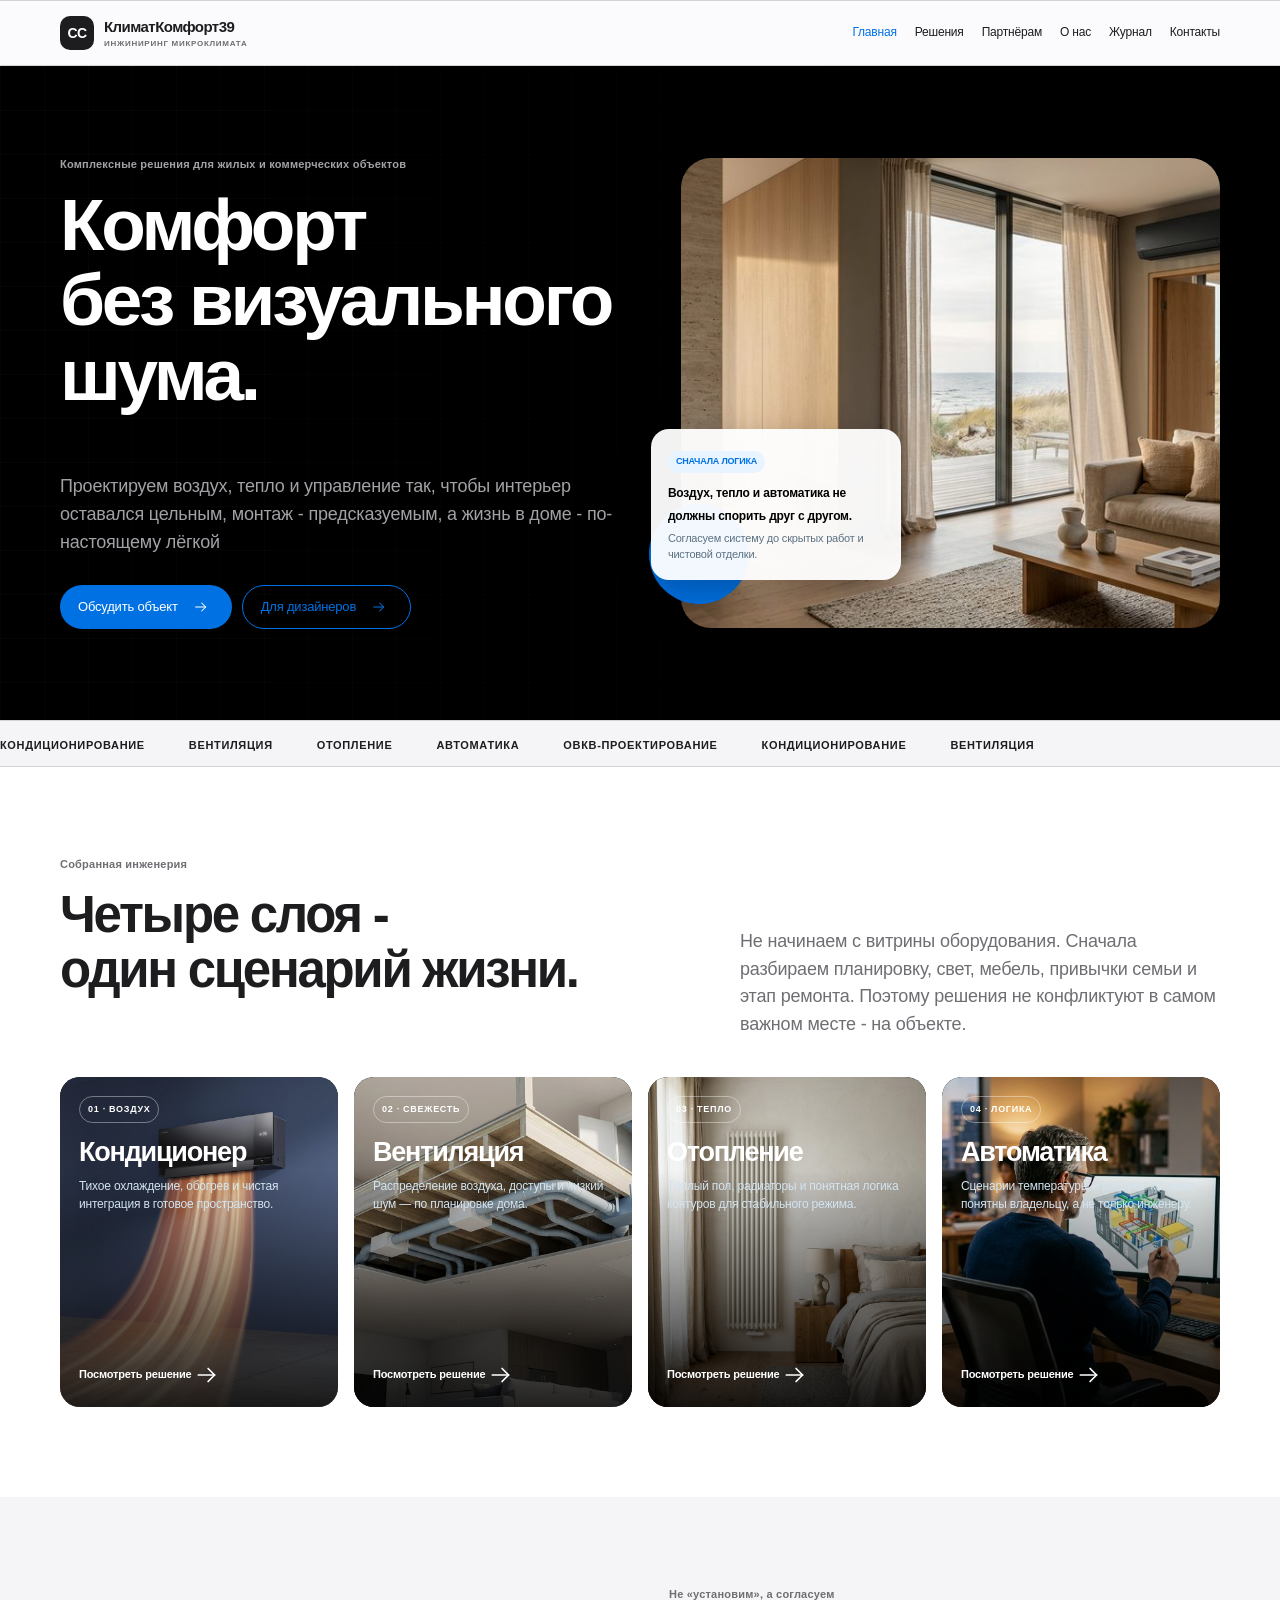
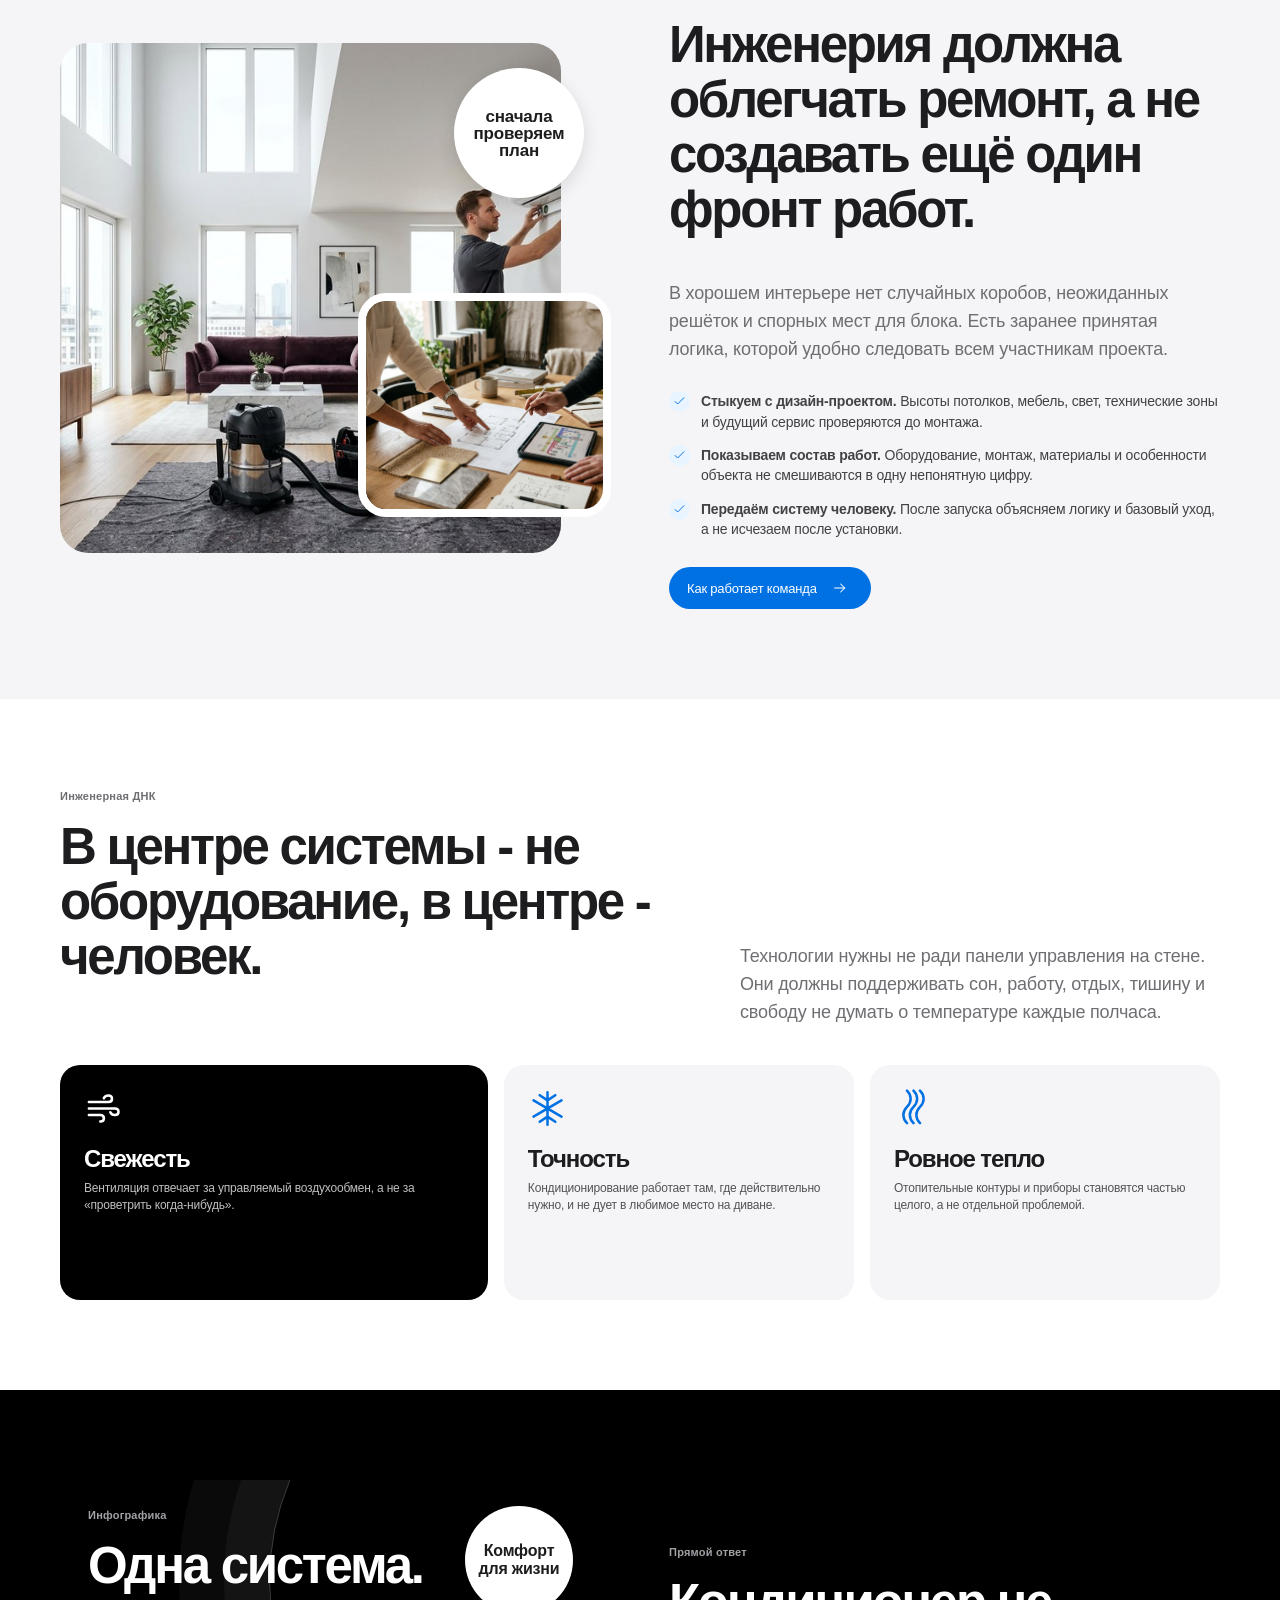
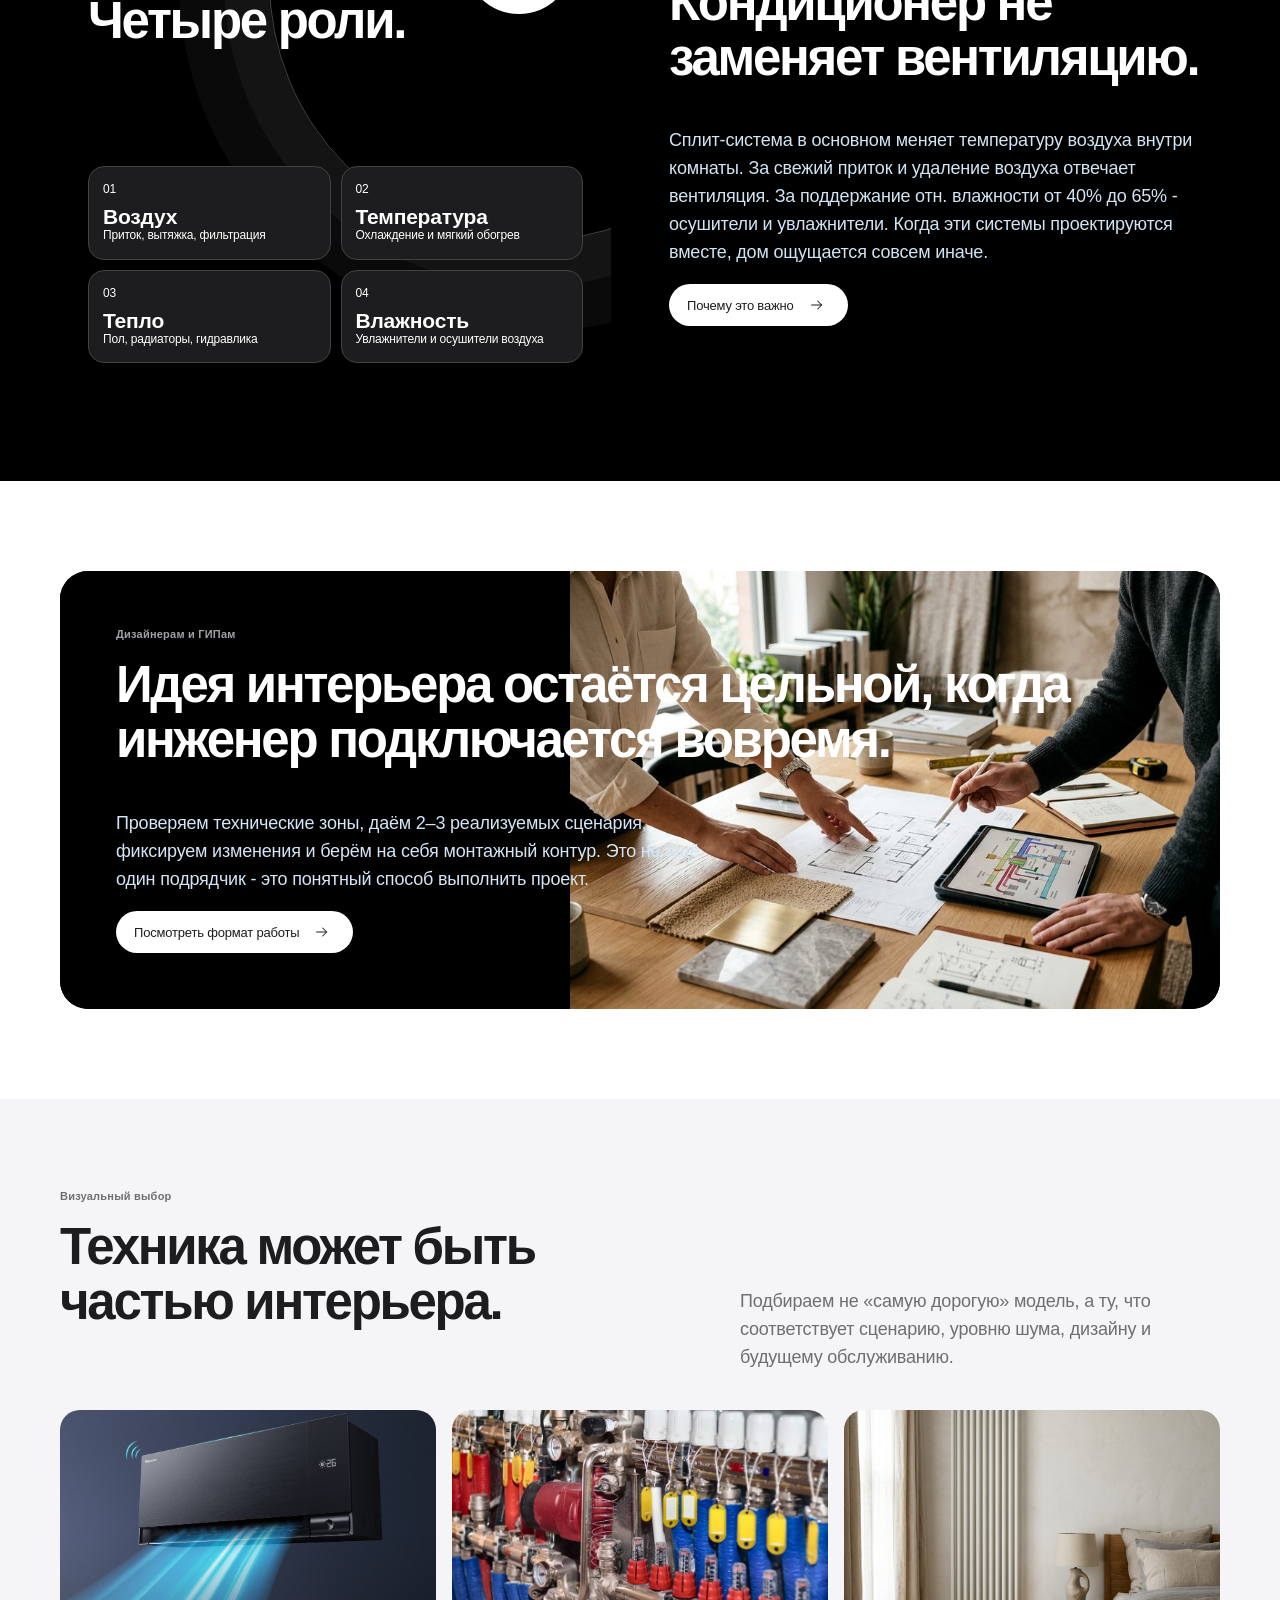
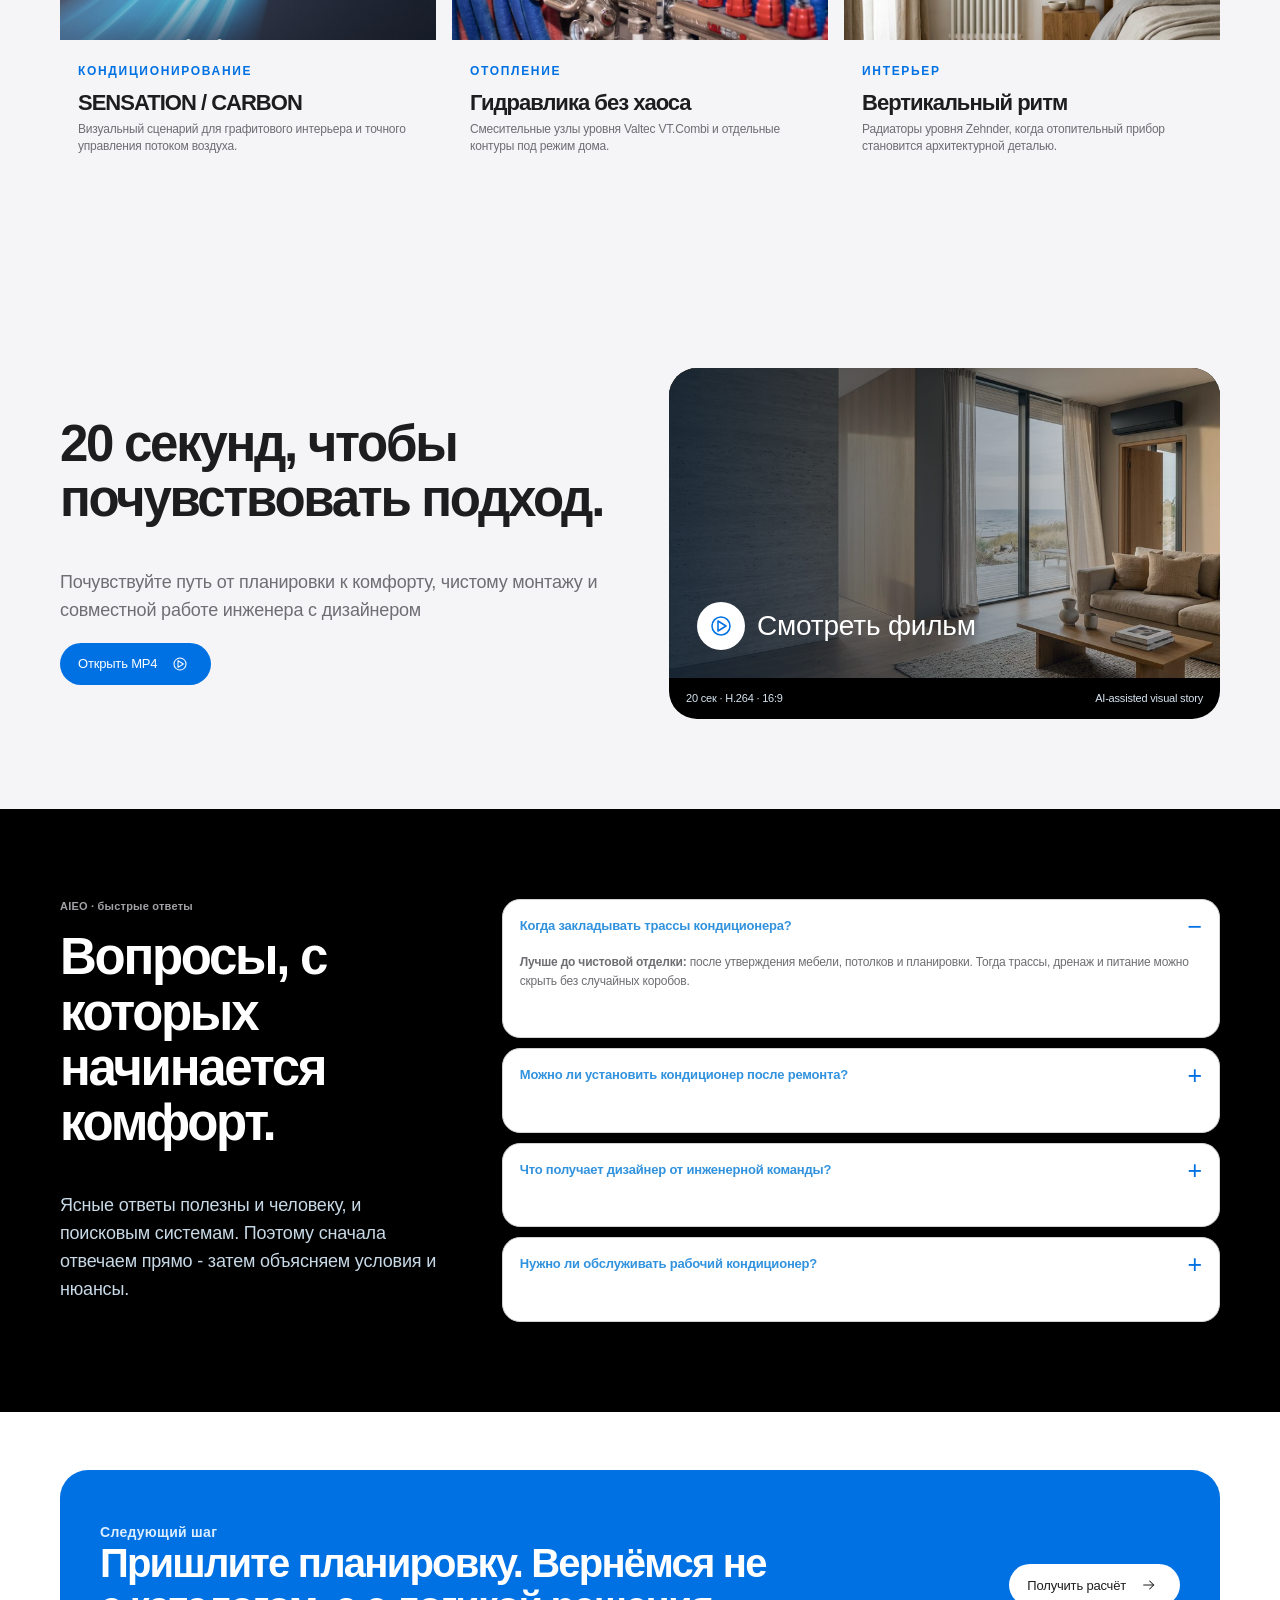
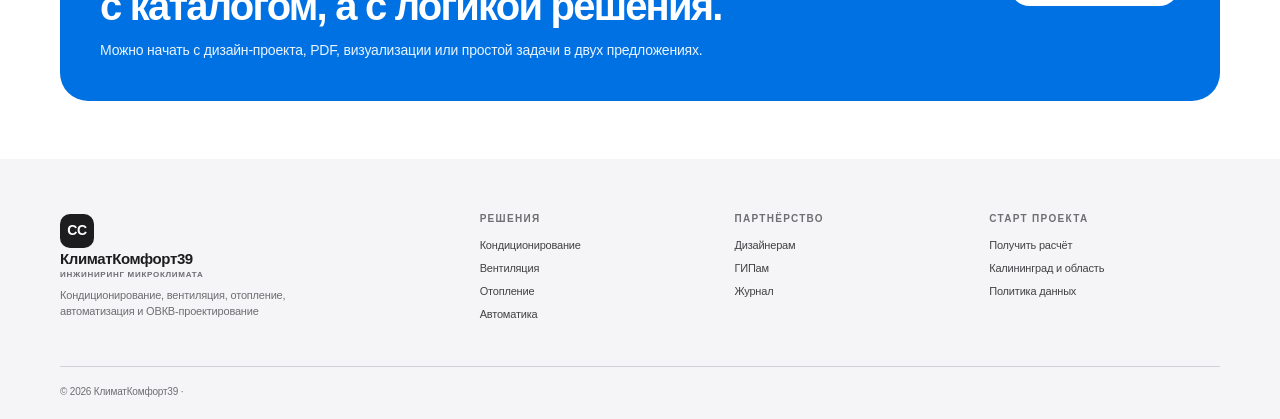
